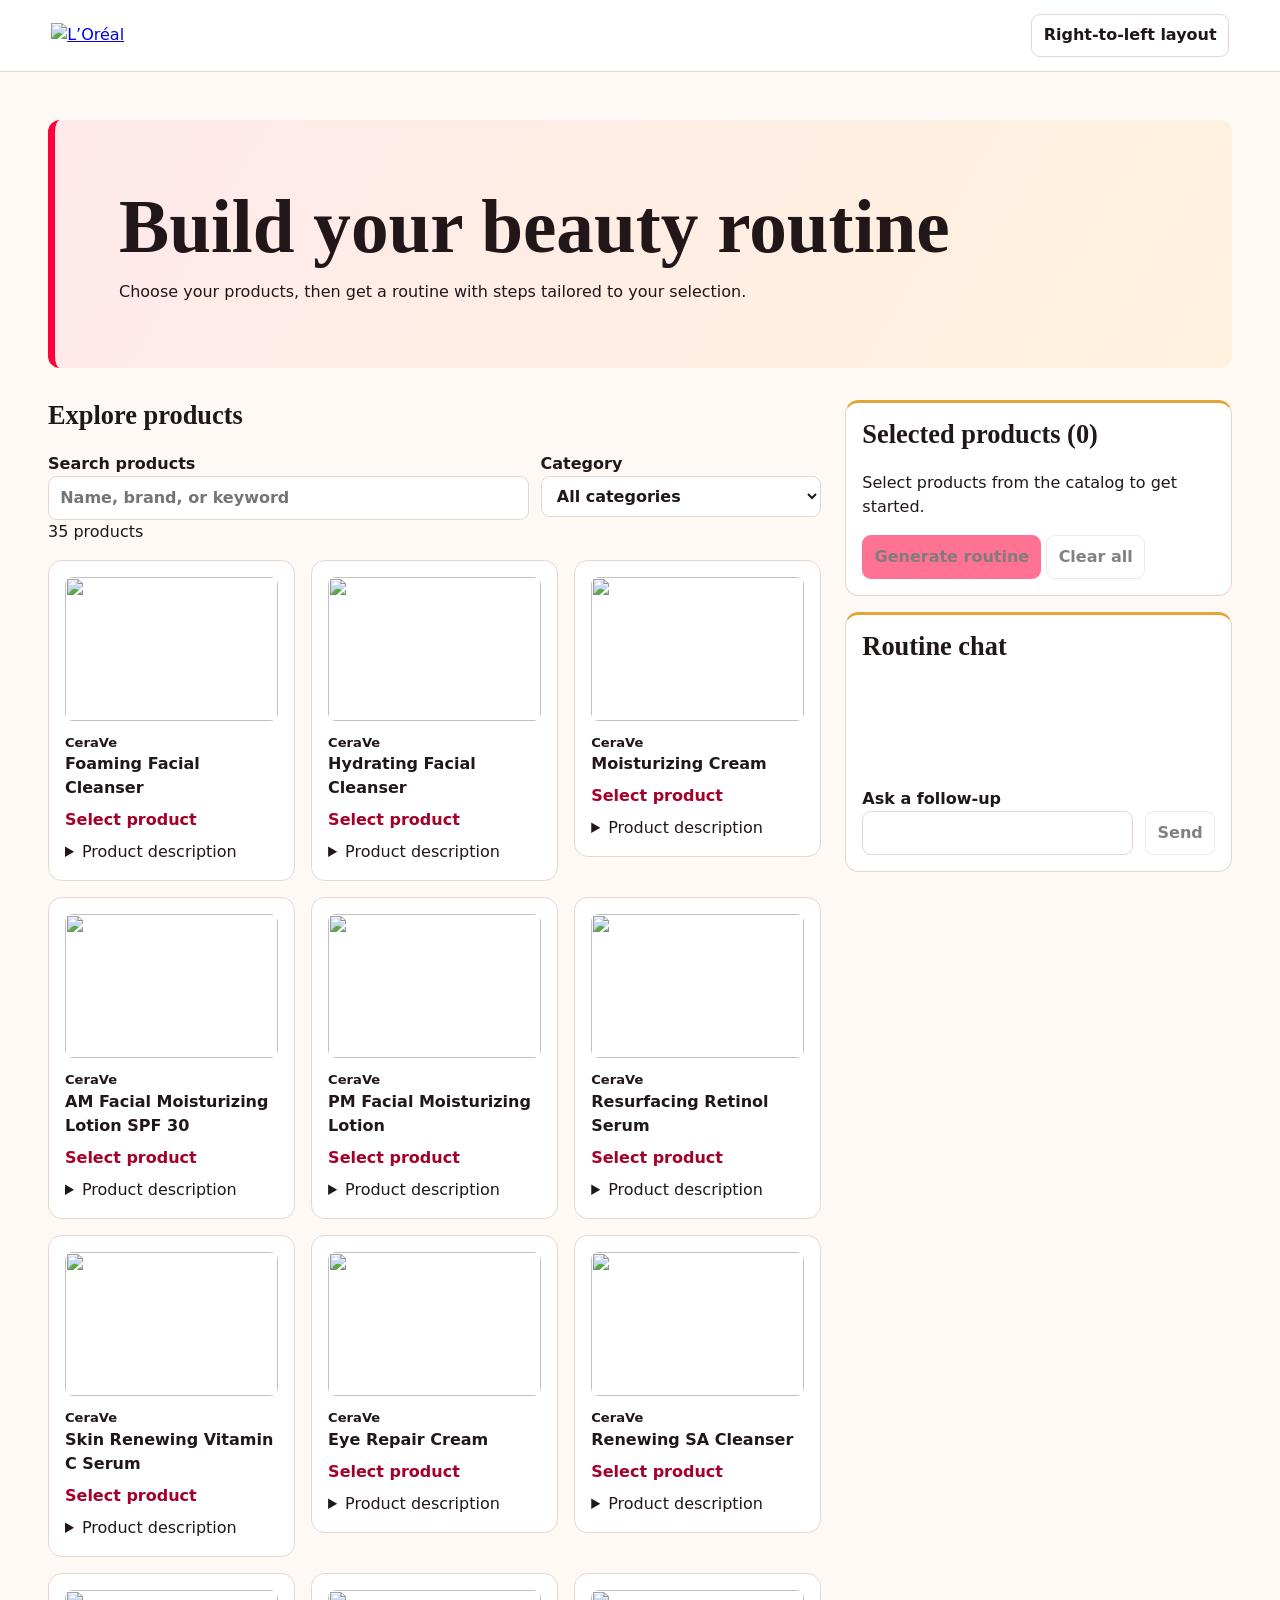
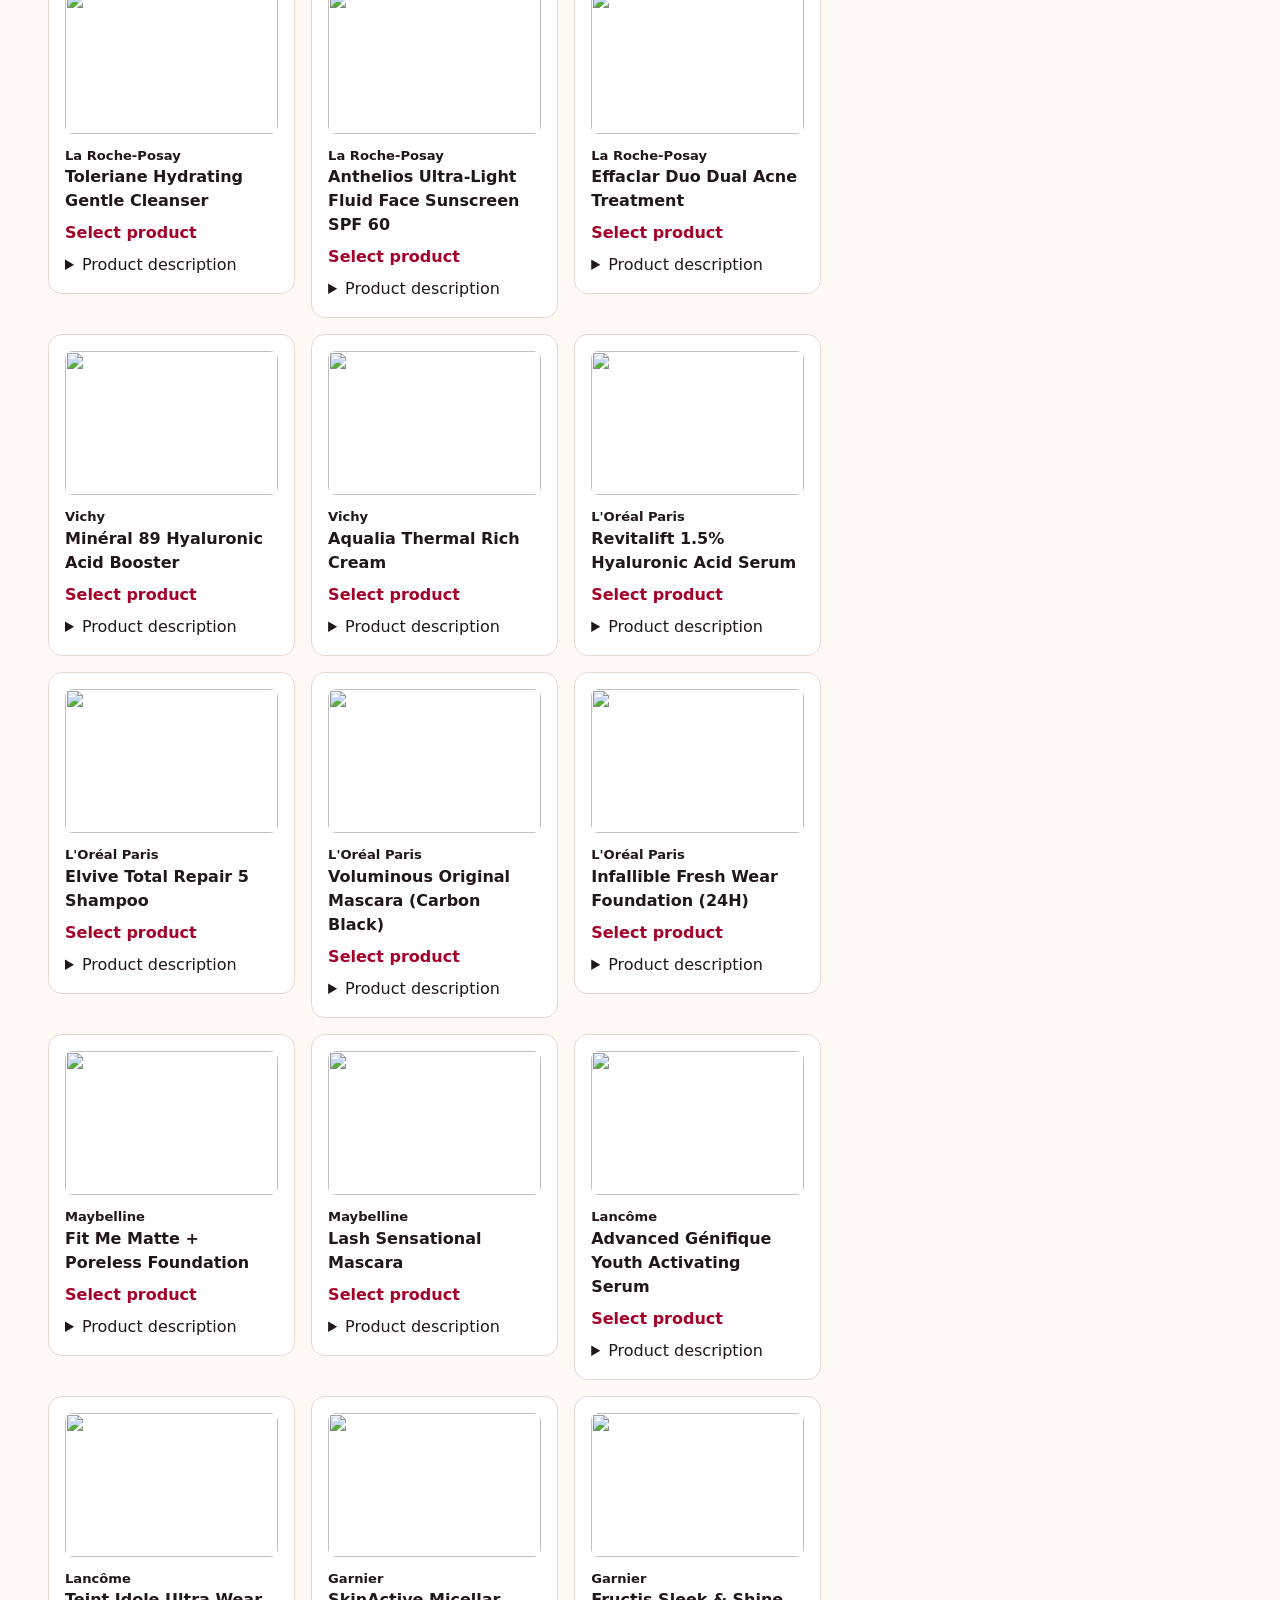
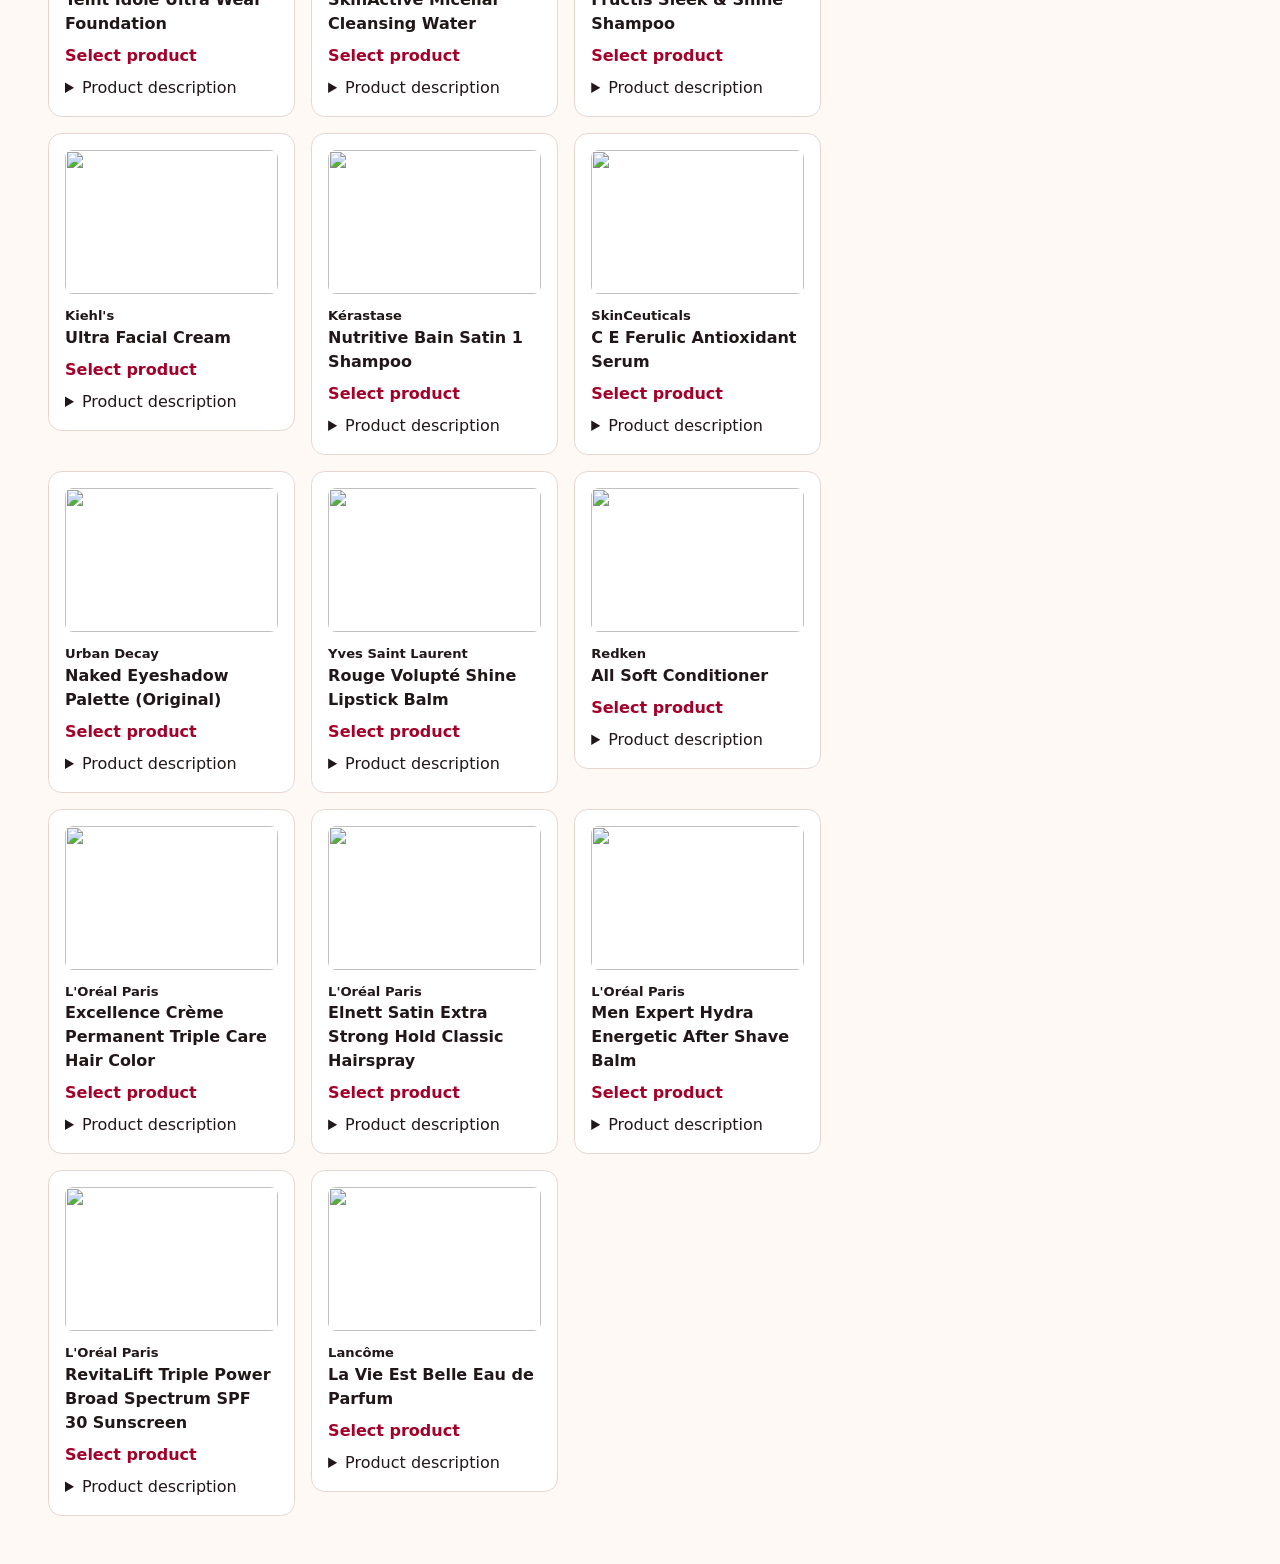
==== routine-builder/index.html @ f29ae32f "Add L’Oréal routine builder and web-search Worker route" ====
<!doctype html>
<html lang="en" dir="ltr">
<head>
  <meta charset="utf-8">
  <meta name="viewport" content="width=device-width, initial-scale=1">
  <title>L’Oréal | Routine Builder</title>
  <link rel="stylesheet" href="style.css">
  <script src="script.js" defer></script>
</head>
<body>
  <header class="site-header">
    <a href="../" aria-label="L’Oréal chatbot"><img src="../img/loreal-logo.png" alt="L’Oréal"></a>
    <button id="direction" type="button" aria-pressed="false">Right-to-left layout</button>
  </header>
  <main>
    <div class="intro">
      <h1>Build your beauty routine</h1>
      <p>Choose your products, then get a routine with steps tailored to your selection.</p>
    </div>
    <div class="workspace">
      <section aria-labelledby="catalog-title">
        <h2 id="catalog-title">Explore products</h2>
        <div class="filters">
          <label>Search products <input id="search" type="search" placeholder="Name, brand, or keyword"></label>
          <label>Category <select id="category"><option value="">All categories</option></select></label>
        </div>
        <p id="catalog-status" role="status"></p>
        <div id="grid" class="grid"></div>
      </section>
      <aside>
        <section class="panel" aria-labelledby="selected-title">
          <h2 id="selected-title">Selected products <span id="count"></span></h2>
          <p id="empty">Select products from the catalog to get started.</p>
          <ul id="selected"></ul>
          <button id="generate" class="primary" type="button" disabled>Generate routine</button>
          <button id="clear" type="button" disabled>Clear all</button>
        </section>
        <section class="panel" aria-labelledby="chat-title">
          <h2 id="chat-title">Routine chat</h2>
          <div id="chat" role="log" aria-labelledby="chat-title" tabindex="0"></div>
          <p id="request-status" role="status"></p>
          <form id="chat-form">
            <label for="question">Ask a follow-up</label>
            <div class="chat-controls">
              <input id="question" dir="auto" required maxlength="2000" disabled>
              <button id="send" type="submit" disabled>Send</button>
            </div>
          </form>
        </section>
      </aside>
    </div>
  </main>
</body>
</html>
---- routine-builder/style.css ----
:root {
  color-scheme: light;
  --ink: #211719;
  --paper: #fff9f5;
  --red: #ff003b;
  --gold: #e3a535;
  --line: #e6d6d0;
  font: 100%/1.5 system-ui, sans-serif;
  color: var(--ink);
  background: var(--paper);
}
* { box-sizing: border-box; }
body { margin: 0; }
.site-header {
  display: flex;
  justify-content: space-between;
  align-items: center;
  gap: 1rem;
  padding: .85rem clamp(1rem, 4vw, 4rem);
  background: white;
  border-block-end: 1px solid var(--line);
}
.site-header img { display: block; width: min(8rem, 25vw); }
.intro {
  padding: clamp(1.5rem, 5vw, 4rem);
  border-inline-start: .45rem solid var(--red);
  border-radius: .75rem;
  background: linear-gradient(120deg, #ffe9eb, #fff2dd);
  margin-block-end: 2rem;
}
h1, h2, h3, p { margin-block-start: 0; }
h1, h2 { font-family: Georgia, serif; line-height: 1.15; }
h1 { font-size: clamp(2.4rem, 6vw, 4.7rem); margin-block-end: .6rem; }
h2 { font-size: 1.65rem; }
.intro p { margin: 0; }
main { max-width: 90rem; margin-inline: auto; padding: clamp(1rem, 4vw, 3rem); }
.workspace { display: grid; grid-template-columns: minmax(0, 2fr) minmax(17rem, 1fr); gap: 1.5rem; }
.filters, .chat-controls { display: flex; gap: .75rem; }
.filters label:first-child, .chat-controls input { flex: 1; min-width: 0; }
label { display: block; font-weight: 650; }
input, select, button { font: inherit; color: inherit; border: 1px solid var(--line); border-radius: .55rem; padding: .55rem .7rem; background: white; }
input, select { width: 100%; }
button { cursor: pointer; font-weight: 650; }
button:disabled { opacity: .55; cursor: default; }
:focus-visible { outline: 3px solid #a40029; outline-offset: 2px; }
.grid { display: grid; grid-template-columns: repeat(auto-fit, minmax(min(100%, 12rem), 1fr)); gap: 1rem; align-items: start; }
.card, .panel { background: white; border: 1px solid var(--line); border-radius: .85rem; padding: 1rem; min-width: 0; }
.card:has([aria-pressed="true"]) { outline: 2px solid var(--red); outline-offset: -2px; background: #fff0f3; }
.product { display: block; text-align: start; width: 100%; border: 0; padding: 0; background: transparent; }
.product img { display: block; width: 100%; height: 9rem; object-fit: contain; margin-block-end: .75rem; background: white; border-radius: .5rem; }
.product span, .product strong { display: block; }
.brand { font-size: .82rem; }
.action { margin-block: .5rem; color: #a40029; }
summary { cursor: pointer; }
details p { font-size: .9rem; margin-block: .5rem 0; }
.panel { margin-block-end: 1rem; border-block-start: 3px solid var(--gold); }
.primary { background: var(--red); color: #1a1113; border-color: var(--red); }
#selected { list-style: none; padding: 0; }
#selected li { display: flex; align-items: center; justify-content: space-between; gap: .65rem; margin-block: .5rem; }
#chat { min-height: 6rem; max-height: 28rem; overflow: auto; }
.turn { background: #f9efeb; padding: .75rem; border-radius: .6rem; margin-block-end: .65rem; overflow-wrap: anywhere; }
.turn p { white-space: pre-wrap; margin: 0; }
.turn a { color: #8e0023; }
#request-status { margin-block: .5rem; }
@media (max-width: 48rem) {
  .workspace { grid-template-columns: 1fr; }
  .grid { max-height: 32rem; overflow: auto; padding: .25rem; }
}
@media (max-width: 28rem) { .filters { flex-direction: column; } }
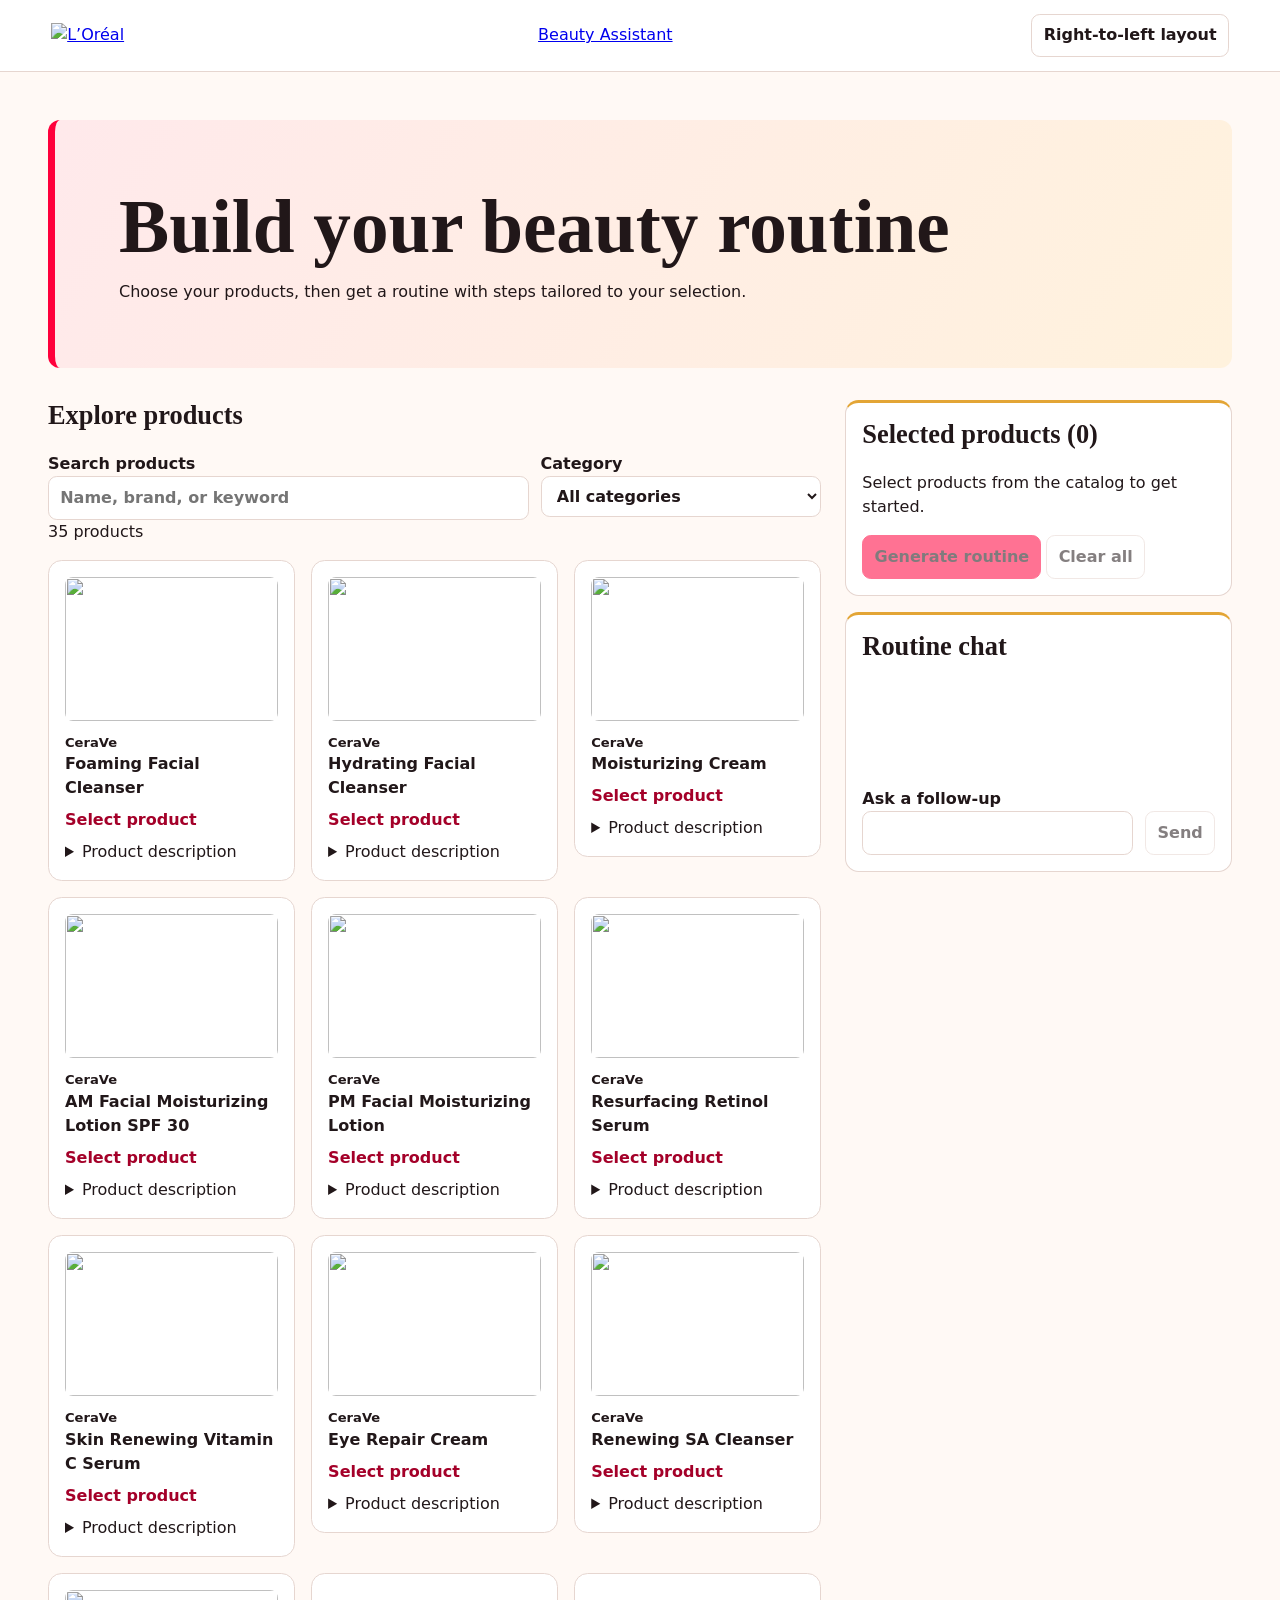
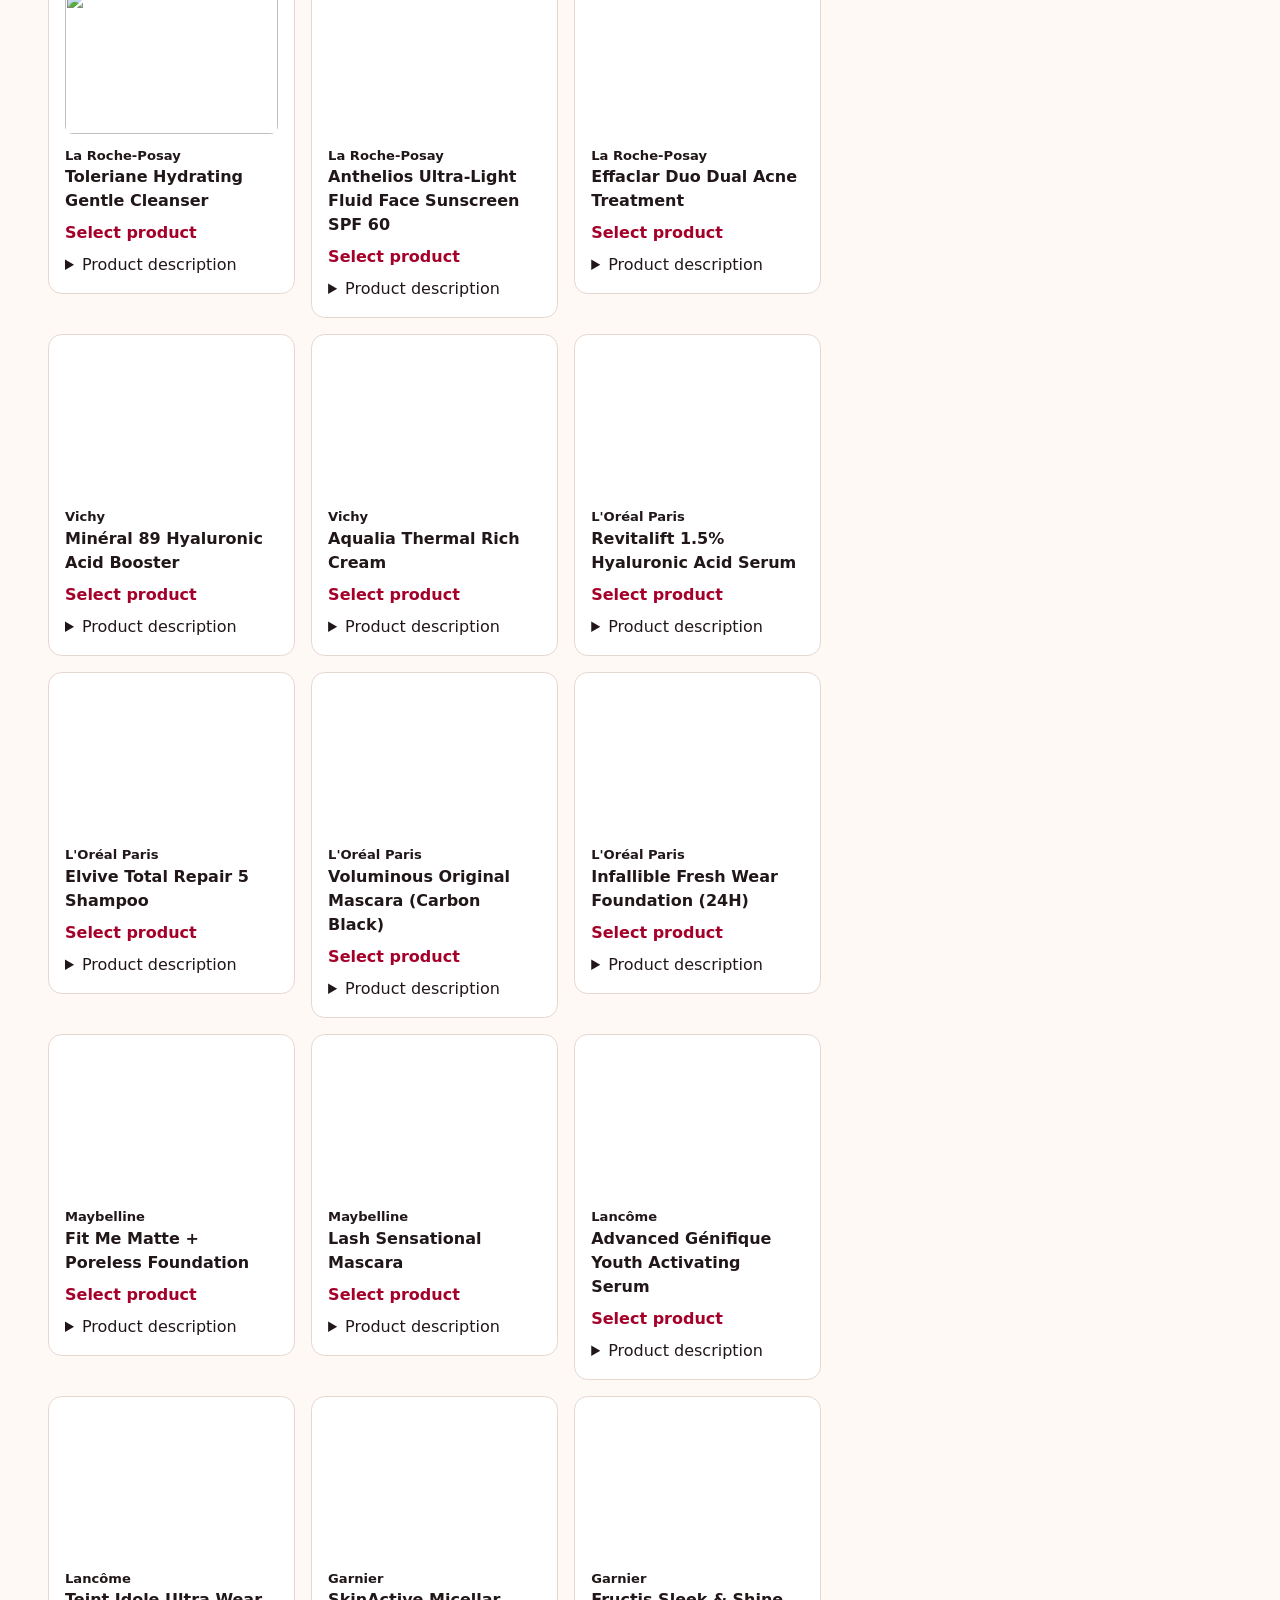
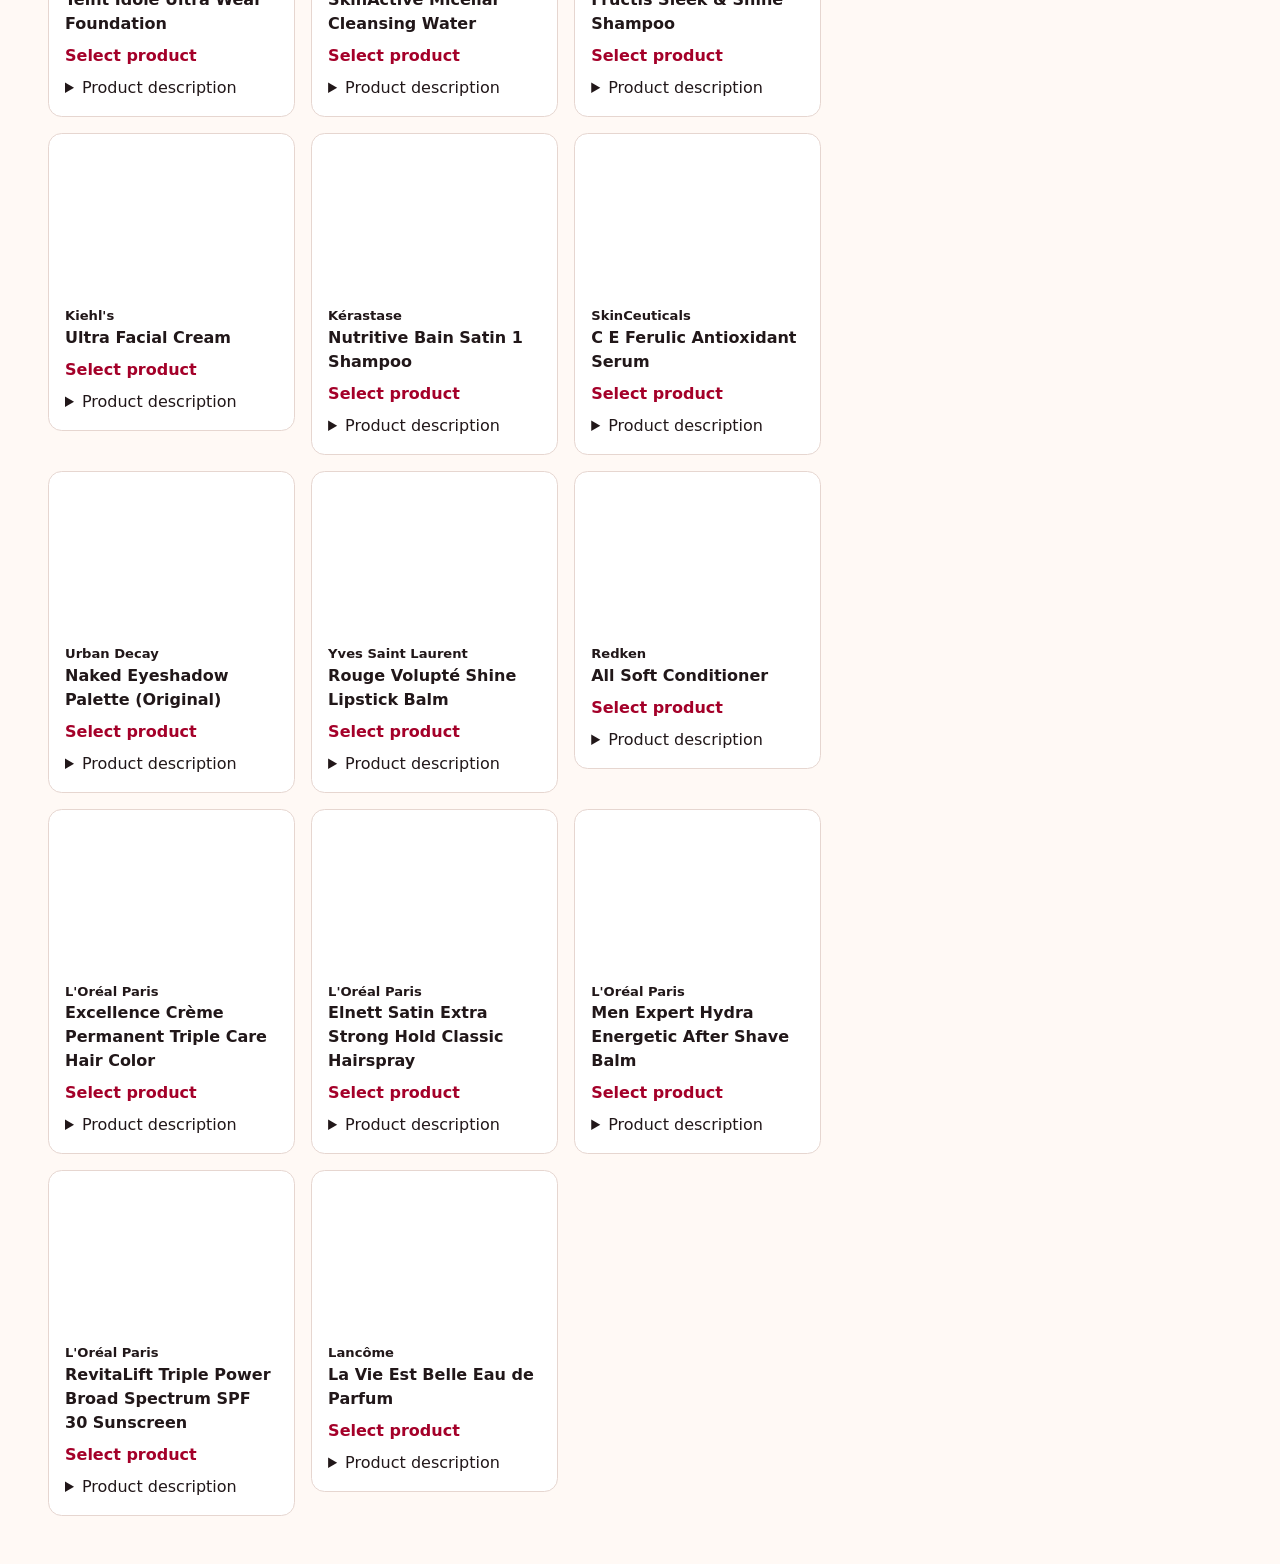
==== commit 4ba0adbf: "Make the Routine Builder the GitHub Pages homepage" ====
--- a/routine-builder/index.html
+++ b/routine-builder/index.html
@@ -1,54 +1,13 @@
 <!doctype html>
-<html lang="en" dir="ltr">
+<html lang="en">
 <head>
   <meta charset="utf-8">
   <meta name="viewport" content="width=device-width, initial-scale=1">
-  <title>L’Oréal | Routine Builder</title>
-  <link rel="stylesheet" href="style.css">
-  <script src="script.js" defer></script>
+  <meta http-equiv="refresh" content="0; url=../">
+  <link rel="canonical" href="../">
+  <title>L’Oréal Routine Builder</title>
 </head>
 <body>
-  <header class="site-header">
-    <a href="../" aria-label="L’Oréal chatbot"><img src="../img/loreal-logo.png" alt="L’Oréal"></a>
-    <button id="direction" type="button" aria-pressed="false">Right-to-left layout</button>
-  </header>
-  <main>
-    <div class="intro">
-      <h1>Build your beauty routine</h1>
-      <p>Choose your products, then get a routine with steps tailored to your selection.</p>
-    </div>
-    <div class="workspace">
-      <section aria-labelledby="catalog-title">
-        <h2 id="catalog-title">Explore products</h2>
-        <div class="filters">
-          <label>Search products <input id="search" type="search" placeholder="Name, brand, or keyword"></label>
-          <label>Category <select id="category"><option value="">All categories</option></select></label>
-        </div>
-        <p id="catalog-status" role="status"></p>
-        <div id="grid" class="grid"></div>
-      </section>
-      <aside>
-        <section class="panel" aria-labelledby="selected-title">
-          <h2 id="selected-title">Selected products <span id="count"></span></h2>
-          <p id="empty">Select products from the catalog to get started.</p>
-          <ul id="selected"></ul>
-          <button id="generate" class="primary" type="button" disabled>Generate routine</button>
-          <button id="clear" type="button" disabled>Clear all</button>
-        </section>
-        <section class="panel" aria-labelledby="chat-title">
-          <h2 id="chat-title">Routine chat</h2>
-          <div id="chat" role="log" aria-labelledby="chat-title" tabindex="0"></div>
-          <p id="request-status" role="status"></p>
-          <form id="chat-form">
-            <label for="question">Ask a follow-up</label>
-            <div class="chat-controls">
-              <input id="question" dir="auto" required maxlength="2000" disabled>
-              <button id="send" type="submit" disabled>Send</button>
-            </div>
-          </form>
-        </section>
-      </aside>
-    </div>
-  </main>
+  <p><a href="../">Open the L’Oréal Routine Builder</a></p>
 </body>
 </html>
